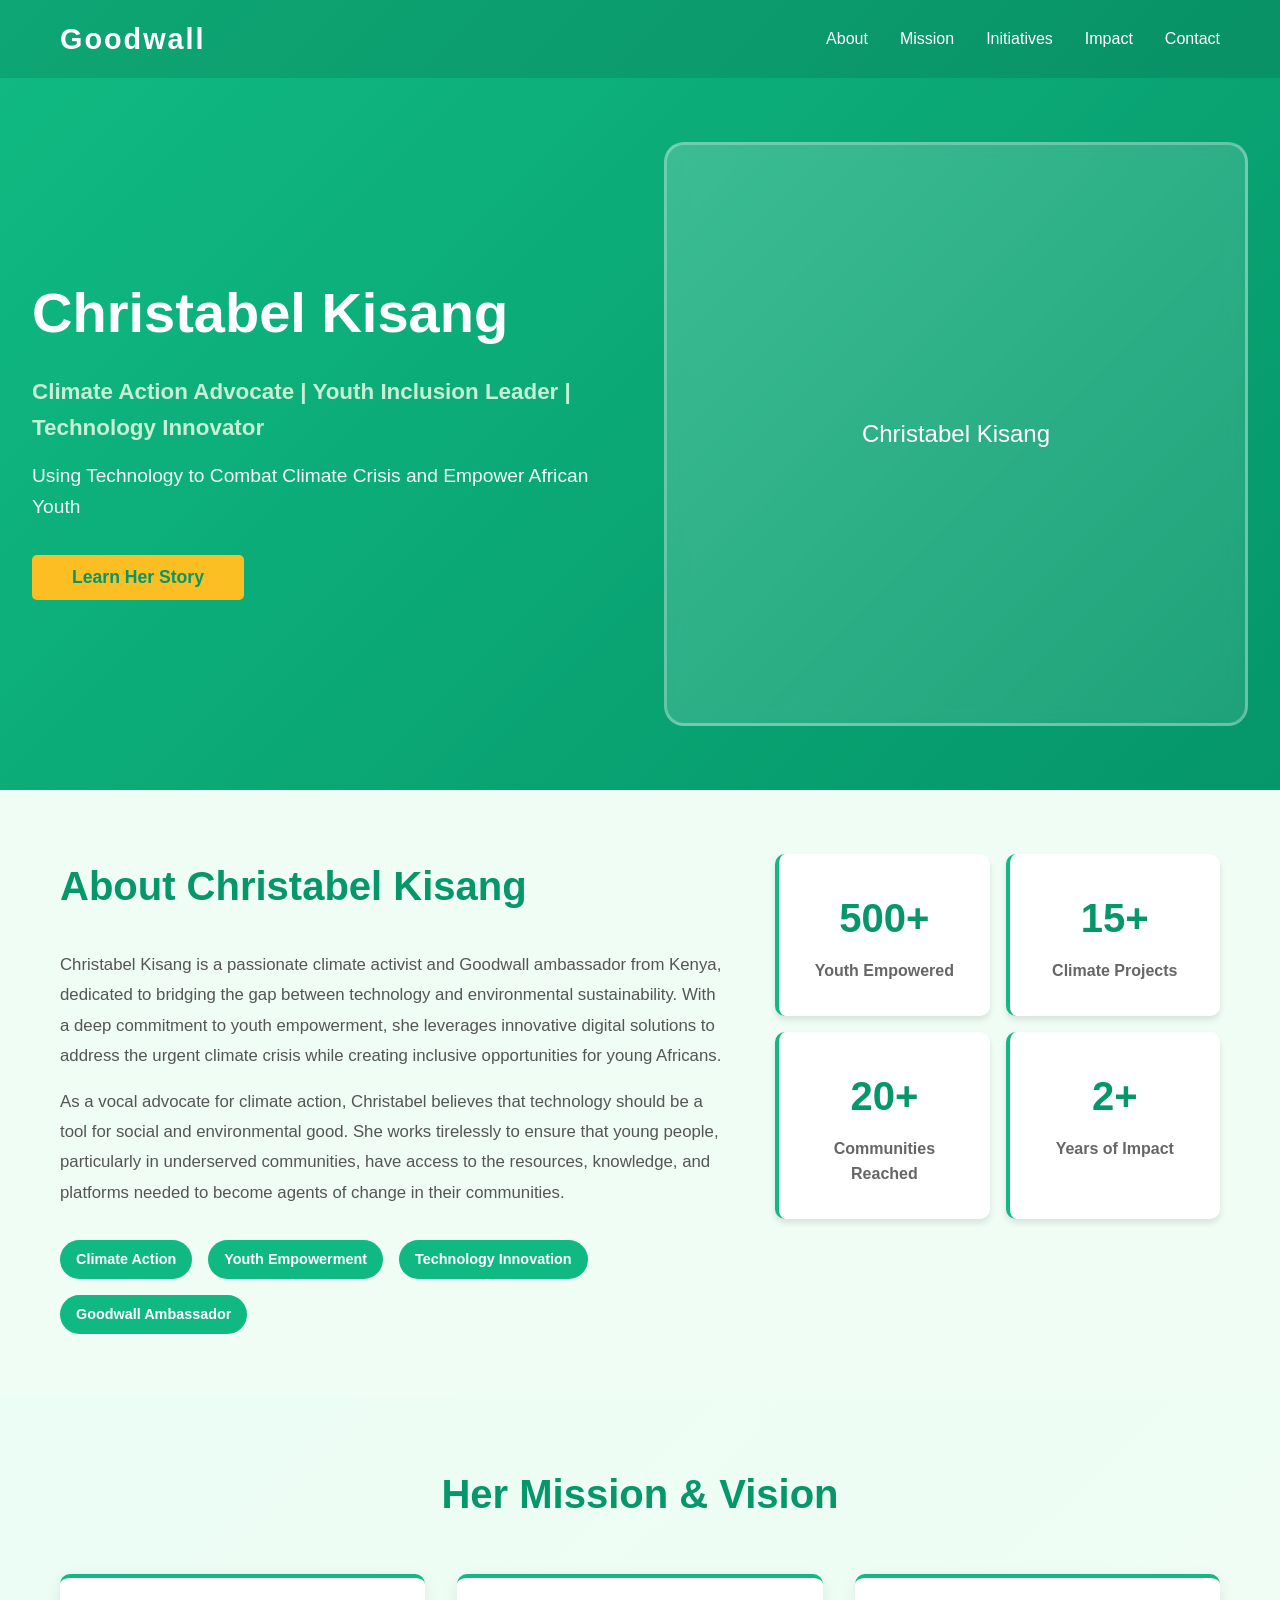
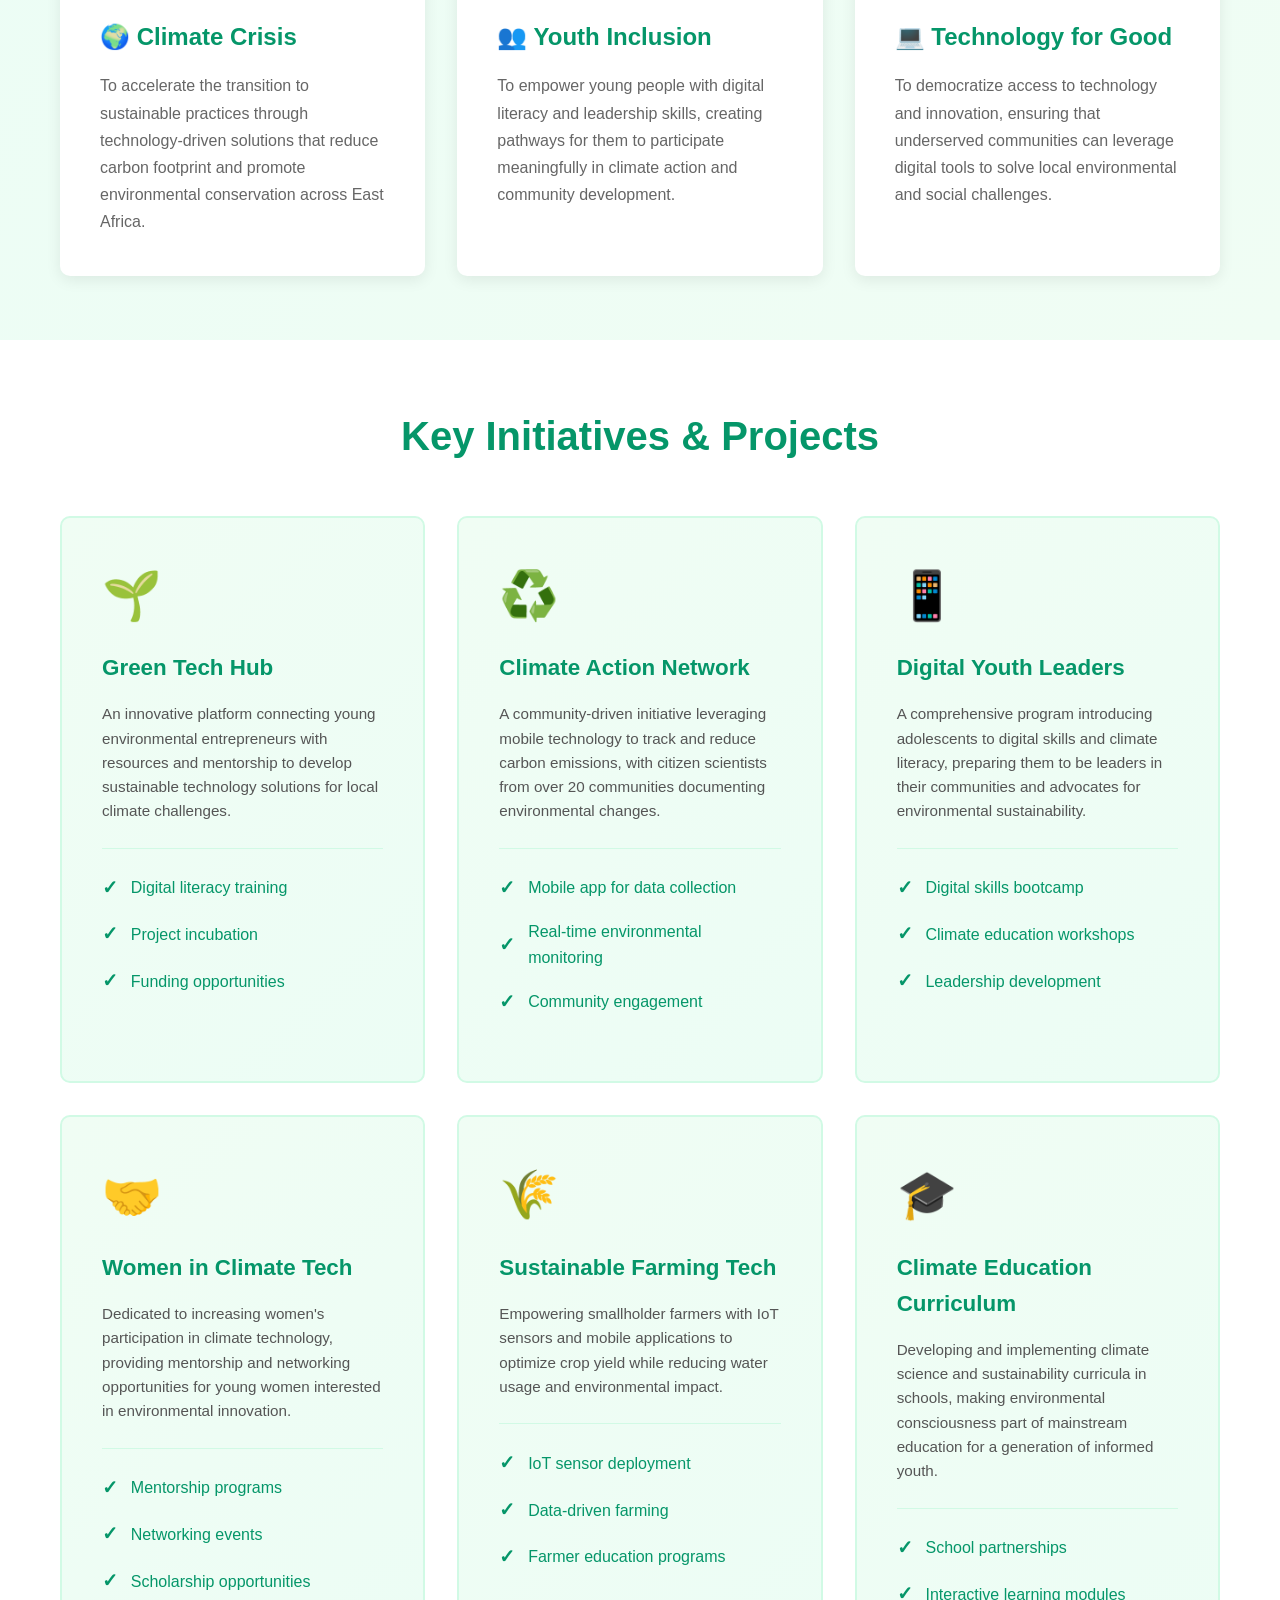
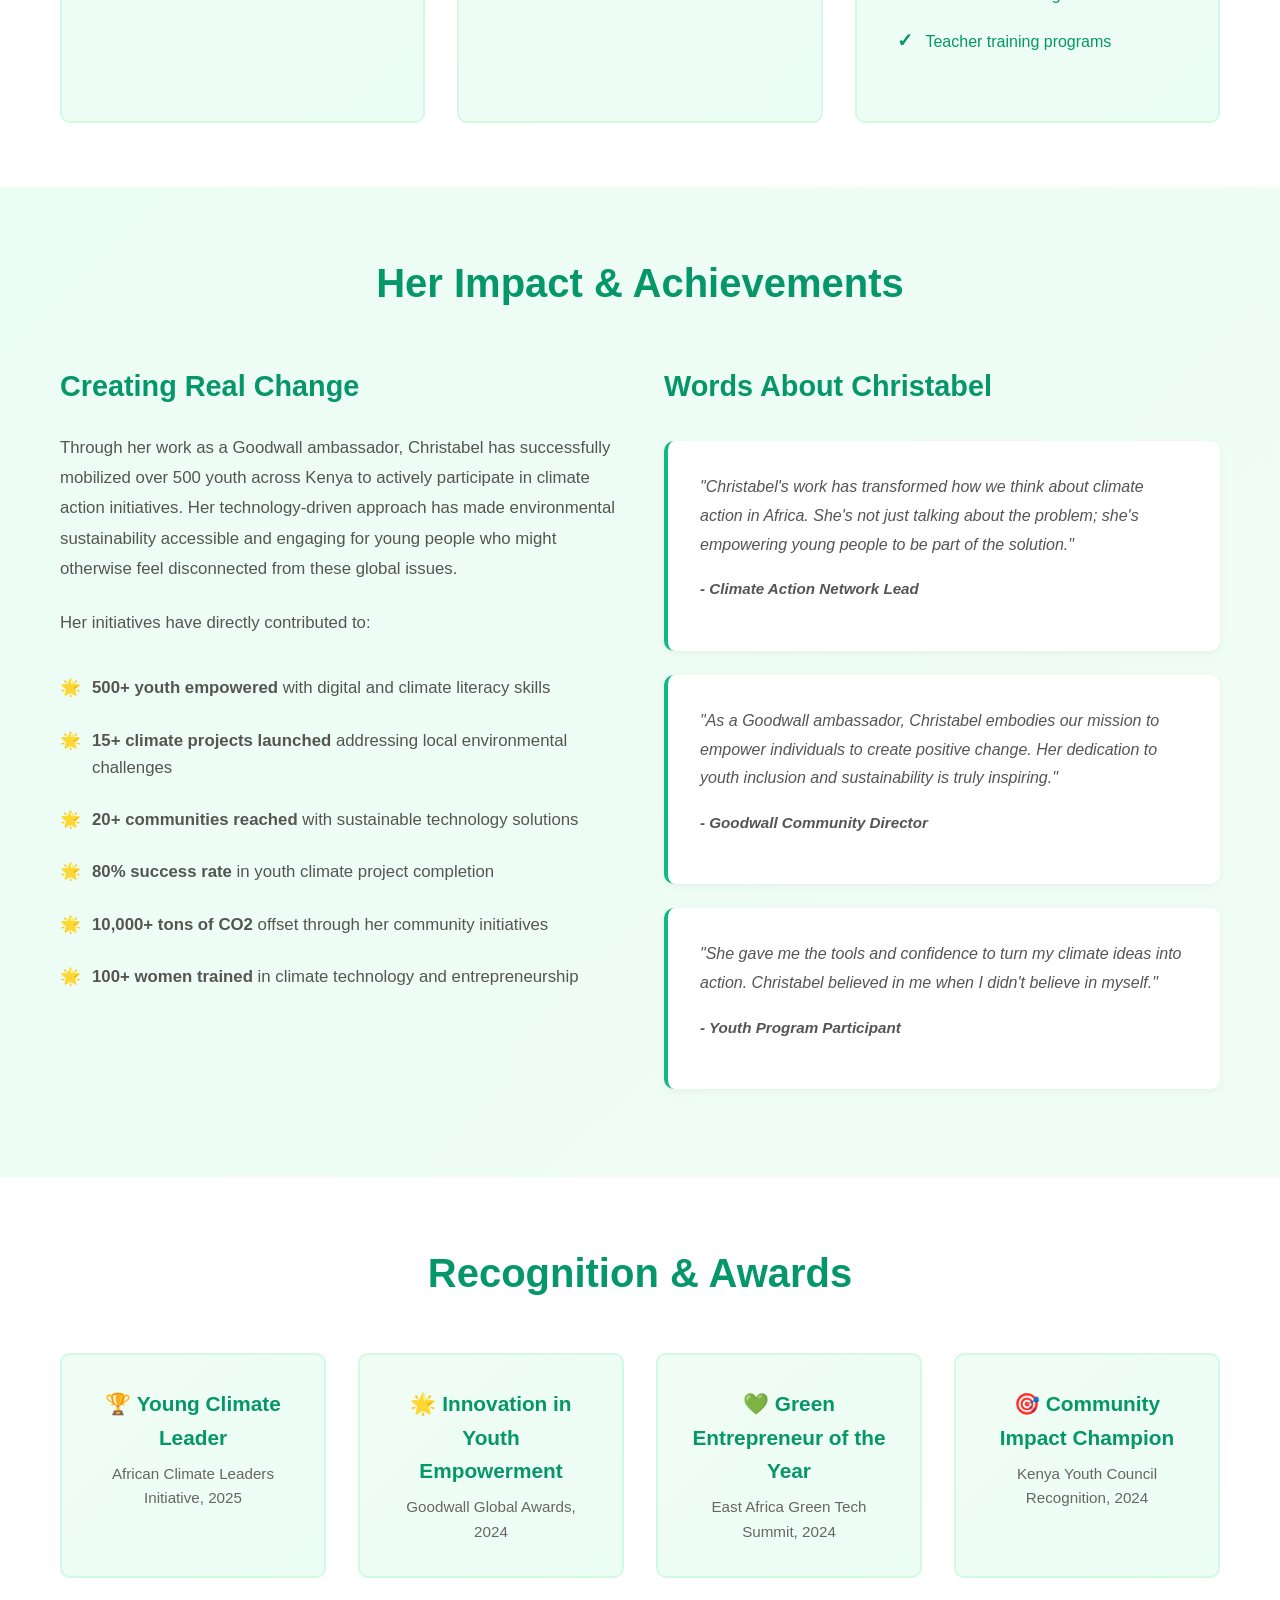
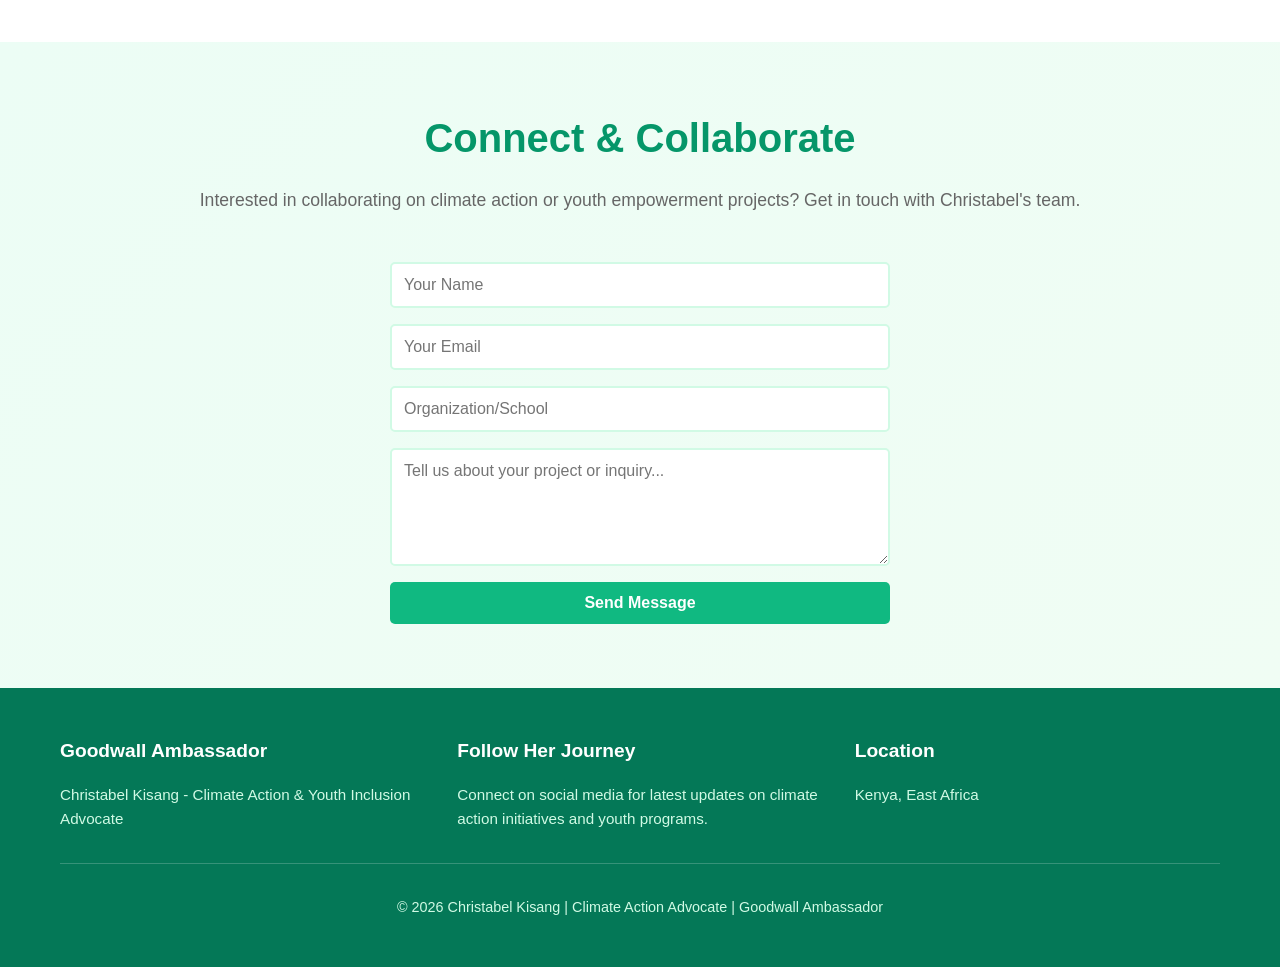
==== Profile/christabel-kisang.html @ e37de992 "Innitial Commit" ====
<!DOCTYPE html>
<html lang="en">
<head>
    <meta charset="UTF-8">
    <meta name="viewport" content="width=device-width, initial-scale=1.0">
    <title>Christabel Kisang - Climate Action & Youth Inclusion Advocate</title>
    <link rel="stylesheet" href="christabel-kisang.css">
</head>
<body>
    <header>
        <nav class="navbar">
            <div class="container">
                <h1 class="logo">Goodwall</h1>
                <ul class="nav-links">
                    <li><a href="#about">About</a></li>
                    <li><a href="#mission">Mission</a></li>
                    <li><a href="#initiatives">Initiatives</a></li>
                    <li><a href="#impact">Impact</a></li>
                    <li><a href="#contact">Contact</a></li>
                </ul>
            </div>
        </nav>
        
        <section class="hero">
            <div class="hero-content">
                <h2>Christabel Kisang</h2>
                <p class="tagline">Climate Action Advocate | Youth Inclusion Leader | Technology Innovator</p>
                <p class="subtitle">Using Technology to Combat Climate Crisis and Empower African Youth</p>
                <button class="cta-button">Learn Her Story</button>
            </div>
            <div class="hero-image">
                <div class="image-placeholder">
                    <span>Christabel Kisang</span>
                </div>
            </div>
        </section>
    </header>

    <main>
        <section id="about" class="about">
            <div class="container">
                <div class="about-content">
                    <div class="about-text">
                        <h2>About Christabel Kisang</h2>
                        <p>Christabel Kisang is a passionate climate activist and Goodwall ambassador from Kenya, dedicated to bridging the gap between technology and environmental sustainability. With a deep commitment to youth empowerment, she leverages innovative digital solutions to address the urgent climate crisis while creating inclusive opportunities for young Africans.</p>
                        <p>As a vocal advocate for climate action, Christabel believes that technology should be a tool for social and environmental good. She works tirelessly to ensure that young people, particularly in underserved communities, have access to the resources, knowledge, and platforms needed to become agents of change in their communities.</p>
                        <div class="badges">
                            <span class="badge">Climate Action</span>
                            <span class="badge">Youth Empowerment</span>
                            <span class="badge">Technology Innovation</span>
                            <span class="badge">Goodwall Ambassador</span>
                        </div>
                    </div>
                    <div class="about-stats">
                        <div class="stat-card">
                            <h3>500+</h3>
                            <p>Youth Empowered</p>
                        </div>
                        <div class="stat-card">
                            <h3>15+</h3>
                            <p>Climate Projects</p>
                        </div>
                        <div class="stat-card">
                            <h3>20+</h3>
                            <p>Communities Reached</p>
                        </div>
                        <div class="stat-card">
                            <h3>2+</h3>
                            <p>Years of Impact</p>
                        </div>
                    </div>
                </div>
            </div>
        </section>

        <section id="mission" class="mission">
            <div class="container">
                <h2>Her Mission & Vision</h2>
                <div class="mission-cards">
                    <div class="mission-card">
                        <h3>🌍 Climate Crisis</h3>
                        <p>To accelerate the transition to sustainable practices through technology-driven solutions that reduce carbon footprint and promote environmental conservation across East Africa.</p>
                    </div>
                    <div class="mission-card">
                        <h3>👥 Youth Inclusion</h3>
                        <p>To empower young people with digital literacy and leadership skills, creating pathways for them to participate meaningfully in climate action and community development.</p>
                    </div>
                    <div class="mission-card">
                        <h3>💻 Technology for Good</h3>
                        <p>To democratize access to technology and innovation, ensuring that underserved communities can leverage digital tools to solve local environmental and social challenges.</p>
                    </div>
                </div>
            </div>
        </section>

        <section id="initiatives" class="initiatives">
            <div class="container">
                <h2>Key Initiatives & Projects</h2>
                <div class="initiatives-grid">
                    <div class="initiative-card">
                        <div class="initiative-icon">🌱</div>
                        <h3>Green Tech Hub</h3>
                        <p>An innovative platform connecting young environmental entrepreneurs with resources and mentorship to develop sustainable technology solutions for local climate challenges.</p>
                        <ul class="initiative-features">
                            <li>Digital literacy training</li>
                            <li>Project incubation</li>
                            <li>Funding opportunities</li>
                        </ul>
                    </div>

                    <div class="initiative-card">
                        <div class="initiative-icon">♻️</div>
                        <h3>Climate Action Network</h3>
                        <p>A community-driven initiative leveraging mobile technology to track and reduce carbon emissions, with citizen scientists from over 20 communities documenting environmental changes.</p>
                        <ul class="initiative-features">
                            <li>Mobile app for data collection</li>
                            <li>Real-time environmental monitoring</li>
                            <li>Community engagement</li>
                        </ul>
                    </div>

                    <div class="initiative-card">
                        <div class="initiative-icon">📱</div>
                        <h3>Digital Youth Leaders</h3>
                        <p>A comprehensive program introducing adolescents to digital skills and climate literacy, preparing them to be leaders in their communities and advocates for environmental sustainability.</p>
                        <ul class="initiative-features">
                            <li>Digital skills bootcamp</li>
                            <li>Climate education workshops</li>
                            <li>Leadership development</li>
                        </ul>
                    </div>

                    <div class="initiative-card">
                        <div class="initiative-icon">🤝</div>
                        <h3>Women in Climate Tech</h3>
                        <p>Dedicated to increasing women's participation in climate technology, providing mentorship and networking opportunities for young women interested in environmental innovation.</p>
                        <ul class="initiative-features">
                            <li>Mentorship programs</li>
                            <li>Networking events</li>
                            <li>Scholarship opportunities</li>
                        </ul>
                    </div>

                    <div class="initiative-card">
                        <div class="initiative-icon">🌾</div>
                        <h3>Sustainable Farming Tech</h3>
                        <p>Empowering smallholder farmers with IoT sensors and mobile applications to optimize crop yield while reducing water usage and environmental impact.</p>
                        <ul class="initiative-features">
                            <li>IoT sensor deployment</li>
                            <li>Data-driven farming</li>
                            <li>Farmer education programs</li>
                        </ul>
                    </div>

                    <div class="initiative-card">
                        <div class="initiative-icon">🎓</div>
                        <h3>Climate Education Curriculum</h3>
                        <p>Developing and implementing climate science and sustainability curricula in schools, making environmental consciousness part of mainstream education for a generation of informed youth.</p>
                        <ul class="initiative-features">
                            <li>School partnerships</li>
                            <li>Interactive learning modules</li>
                            <li>Teacher training programs</li>
                        </ul>
                    </div>
                </div>
            </div>
        </section>

        <section id="impact" class="impact">
            <div class="container">
                <h2>Her Impact & Achievements</h2>
                <div class="impact-content">
                    <div class="impact-text">
                        <h3>Creating Real Change</h3>
                        <p>Through her work as a Goodwall ambassador, Christabel has successfully mobilized over 500 youth across Kenya to actively participate in climate action initiatives. Her technology-driven approach has made environmental sustainability accessible and engaging for young people who might otherwise feel disconnected from these global issues.</p>
                        <p>Her initiatives have directly contributed to:</p>
                        <ul class="impact-list">
                            <li><strong>500+ youth empowered</strong> with digital and climate literacy skills</li>
                            <li><strong>15+ climate projects launched</strong> addressing local environmental challenges</li>
                            <li><strong>20+ communities reached</strong> with sustainable technology solutions</li>
                            <li><strong>80% success rate</strong> in youth climate project completion</li>
                            <li><strong>10,000+ tons of CO2</strong> offset through her community initiatives</li>
                            <li><strong>100+ women trained</strong> in climate technology and entrepreneurship</li>
                        </ul>
                    </div>
                    <div class="testimonials">
                        <h3>Words About Christabel</h3>
                        <div class="testimonial">
                            <p>"Christabel's work has transformed how we think about climate action in Africa. She's not just talking about the problem; she's empowering young people to be part of the solution."</p>
                            <p class="testimonial-author">- Climate Action Network Lead</p>
                        </div>
                        <div class="testimonial">
                            <p>"As a Goodwall ambassador, Christabel embodies our mission to empower individuals to create positive change. Her dedication to youth inclusion and sustainability is truly inspiring."</p>
                            <p class="testimonial-author">- Goodwall Community Director</p>
                        </div>
                        <div class="testimonial">
                            <p>"She gave me the tools and confidence to turn my climate ideas into action. Christabel believed in me when I didn't believe in myself."</p>
                            <p class="testimonial-author">- Youth Program Participant</p>
                        </div>
                    </div>
                </div>
            </div>
        </section>

        <section class="recognition">
            <div class="container">
                <h2>Recognition & Awards</h2>
                <div class="awards-grid">
                    <div class="award">
                        <h4>🏆 Young Climate Leader</h4>
                        <p>African Climate Leaders Initiative, 2025</p>
                    </div>
                    <div class="award">
                        <h4>🌟 Innovation in Youth Empowerment</h4>
                        <p>Goodwall Global Awards, 2024</p>
                    </div>
                    <div class="award">
                        <h4>💚 Green Entrepreneur of the Year</h4>
                        <p>East Africa Green Tech Summit, 2024</p>
                    </div>
                    <div class="award">
                        <h4>🎯 Community Impact Champion</h4>
                        <p>Kenya Youth Council Recognition, 2024</p>
                    </div>
                </div>
            </div>
        </section>

        <section id="contact" class="contact">
            <div class="container">
                <h2>Connect & Collaborate</h2>
                <p>Interested in collaborating on climate action or youth empowerment projects? Get in touch with Christabel's team.</p>
                <form class="contact-form">
                    <input type="text" placeholder="Your Name" required>
                    <input type="email" placeholder="Your Email" required>
                    <input type="text" placeholder="Organization/School" required>
                    <textarea placeholder="Tell us about your project or inquiry..." rows="5" required></textarea>
                    <button type="submit" class="submit-button">Send Message</button>
                </form>
            </div>
        </section>
    </main>

    <footer>
        <div class="container">
            <div class="footer-content">
                <div class="footer-section">
                    <h4>Goodwall Ambassador</h4>
                    <p>Christabel Kisang - Climate Action & Youth Inclusion Advocate</p>
                </div>
                <div class="footer-section">
                    <h4>Follow Her Journey</h4>
                    <p>Connect on social media for latest updates on climate action initiatives and youth programs.</p>
                </div>
                <div class="footer-section">
                    <h4>Location</h4>
                    <p>Kenya, East Africa</p>
                </div>
            </div>
            <hr>
            <p class="footer-bottom">&copy; 2026 Christabel Kisang | Climate Action Advocate | Goodwall Ambassador</p>
        </div>
    </footer>
</body>
</html>
---- Profile/christabel-kisang.css ----
* {
    margin: 0;
    padding: 0;
    box-sizing: border-box;
}

body {
    font-family: 'Segoe UI', Tahoma, Geneva, Verdana, sans-serif;
    line-height: 1.6;
    color: #333;
}

.container {
    max-width: 1200px;
    margin: 0 auto;
    padding: 0 20px;
}

/* Header and Navigation */
header {
    background: linear-gradient(135deg, #10b981 0%, #059669 100%);
    color: white;
}

.navbar {
    display: flex;
    justify-content: space-between;
    align-items: center;
    padding: 1rem 0;
    background-color: rgba(0, 0, 0, 0.1);
}

.navbar .container {
    display: flex;
    justify-content: space-between;
    align-items: center;
    width: 100%;
}

.logo {
    font-size: 1.8rem;
    font-weight: bold;
    letter-spacing: 2px;
}

.nav-links {
    display: flex;
    list-style: none;
    gap: 2rem;
}

.nav-links a {
    color: white;
    text-decoration: none;
    font-weight: 500;
    transition: opacity 0.3s ease;
}

.nav-links a:hover {
    opacity: 0.8;
    text-decoration: underline;
}

/* Hero Section */
.hero {
    display: grid;
    grid-template-columns: 1fr 1fr;
    gap: 3rem;
    align-items: center;
    padding: 4rem 2rem;
    background: linear-gradient(135deg, #10b981 0%, #059669 100%);
    color: white;
}

.hero-content h2 {
    font-size: 3.5rem;
    margin-bottom: 1rem;
    animation: fadeInLeft 0.8s ease;
    font-weight: 700;
}

.tagline {
    font-size: 1.4rem;
    margin-bottom: 1rem;
    color: #c8f0d4;
    font-weight: 600;
}

.subtitle {
    font-size: 1.2rem;
    margin-bottom: 2rem;
    opacity: 0.95;
    line-height: 1.6;
    animation: fadeInUp 0.8s ease;
}

.cta-button {
    padding: 12px 40px;
    font-size: 1.1rem;
    background-color: #fbbf24;
    color: #059669;
    border: none;
    border-radius: 5px;
    cursor: pointer;
    transition: all 0.3s ease;
    font-weight: bold;
    display: inline-block;
}

.cta-button:hover {
    background-color: #f59e0b;
    transform: translateY(-3px);
    box-shadow: 0 10px 20px rgba(0, 0, 0, 0.2);
}

/* Hero Image */
.hero-image {
    display: flex;
    justify-content: center;
    align-items: center;
}

.image-placeholder {
    width: 100%;
    aspect-ratio: 1;
    background: linear-gradient(135deg, rgba(255, 255, 255, 0.2), rgba(255, 255, 255, 0.1));
    border-radius: 20px;
    display: flex;
    align-items: center;
    justify-content: center;
    font-size: 1.5rem;
    border: 3px solid rgba(255, 255, 255, 0.3);
    backdrop-filter: blur(10px);
}

/* About Section */
.about {
    padding: 4rem 2rem;
    background-color: #f0fdf4;
}

.about-content {
    display: grid;
    grid-template-columns: 1.5fr 1fr;
    gap: 3rem;
    align-items: start;
}

.about-text h2 {
    font-size: 2.5rem;
    margin-bottom: 2rem;
    color: #059669;
}

.about-text p {
    font-size: 1.05rem;
    margin-bottom: 1rem;
    line-height: 1.8;
    color: #555;
}

.badges {
    display: flex;
    flex-wrap: wrap;
    gap: 1rem;
    margin-top: 2rem;
}

.badge {
    background-color: #10b981;
    color: white;
    padding: 0.5rem 1rem;
    border-radius: 20px;
    font-size: 0.9rem;
    font-weight: 600;
}

/* Stats Cards */
.about-stats {
    display: grid;
    grid-template-columns: 1fr 1fr;
    gap: 1rem;
}

.stat-card {
    background: white;
    padding: 2rem;
    border-radius: 10px;
    text-align: center;
    box-shadow: 0 4px 6px rgba(0, 0, 0, 0.1);
    border-left: 4px solid #10b981;
}

.stat-card h3 {
    font-size: 2.5rem;
    color: #059669;
    margin-bottom: 0.5rem;
    font-weight: 700;
}

.stat-card p {
    font-size: 1rem;
    color: #666;
    font-weight: 600;
}

/* Mission Section */
.mission {
    padding: 4rem 2rem;
    background: linear-gradient(135deg, #ecfdf5 0%, #f0fdf4 100%);
}

.mission h2 {
    font-size: 2.5rem;
    text-align: center;
    margin-bottom: 3rem;
    color: #059669;
}

.mission-cards {
    display: grid;
    grid-template-columns: repeat(auto-fit, minmax(300px, 1fr));
    gap: 2rem;
}

.mission-card {
    background: white;
    padding: 2.5rem;
    border-radius: 10px;
    box-shadow: 0 4px 15px rgba(0, 0, 0, 0.08);
    transition: all 0.3s ease;
    border-top: 4px solid #10b981;
}

.mission-card:hover {
    transform: translateY(-8px);
    box-shadow: 0 8px 25px rgba(16, 185, 129, 0.2);
}

.mission-card h3 {
    font-size: 1.5rem;
    color: #059669;
    margin-bottom: 1rem;
}

.mission-card p {
    color: #666;
    line-height: 1.7;
    font-size: 1rem;
}

/* Initiatives Section */
.initiatives {
    padding: 4rem 2rem;
    background-color: white;
}

.initiatives h2 {
    font-size: 2.5rem;
    text-align: center;
    margin-bottom: 3rem;
    color: #059669;
}

.initiatives-grid {
    display: grid;
    grid-template-columns: repeat(auto-fit, minmax(320px, 1fr));
    gap: 2rem;
}

.initiative-card {
    background: linear-gradient(135deg, #f0fdf4 0%, #ecfdf5 100%);
    padding: 2.5rem;
    border-radius: 10px;
    border: 2px solid #d1fae5;
    transition: all 0.3s ease;
}

.initiative-card:hover {
    transform: translateY(-10px);
    box-shadow: 0 10px 30px rgba(16, 185, 129, 0.15);
    border-color: #10b981;
}

.initiative-icon {
    font-size: 3rem;
    margin-bottom: 1rem;
    display: block;
}

.initiative-card h3 {
    font-size: 1.4rem;
    color: #059669;
    margin-bottom: 1rem;
    font-weight: 700;
}

.initiative-card p {
    color: #555;
    margin-bottom: 1.5rem;
    line-height: 1.6;
    font-size: 0.95rem;
}

.initiative-features {
    list-style: none;
    padding: 1rem 0;
    border-top: 1px solid #d1fae5;
}

.initiative-features li {
    padding: 0.5rem 0;
    color: #059669;
    font-weight: 500;
    display: flex;
    align-items: center;
}

.initiative-features li:before {
    content: "✓";
    margin-right: 0.8rem;
    font-weight: bold;
    font-size: 1.2rem;
}

/* Impact Section */
.impact {
    padding: 4rem 2rem;
    background: linear-gradient(135deg, #ecfdf5 0%, #f0fdf4 100%);
}

.impact h2 {
    font-size: 2.5rem;
    text-align: center;
    margin-bottom: 3rem;
    color: #059669;
}

.impact-content {
    display: grid;
    grid-template-columns: 1fr 1fr;
    gap: 3rem;
}

.impact-text h3 {
    font-size: 1.8rem;
    color: #059669;
    margin-bottom: 1.5rem;
}

.impact-text p {
    color: #555;
    margin-bottom: 1.5rem;
    line-height: 1.8;
    font-size: 1.05rem;
}

.impact-list {
    list-style: none;
    padding-left: 0;
}

.impact-list li {
    padding: 0.8rem 0;
    padding-left: 2rem;
    color: #555;
    position: relative;
    font-size: 1.05rem;
    line-height: 1.6;
}

.impact-list li:before {
    content: "🌟";
    position: absolute;
    left: 0;
}

/* Testimonials */
.testimonials h3 {
    font-size: 1.8rem;
    color: #059669;
    margin-bottom: 2rem;
}

.testimonial {
    background: white;
    padding: 2rem;
    border-radius: 10px;
    margin-bottom: 1.5rem;
    border-left: 4px solid #10b981;
    box-shadow: 0 2px 8px rgba(0, 0, 0, 0.05);
}

.testimonial p {
    color: #555;
    line-height: 1.8;
    font-style: italic;
    margin-bottom: 1rem;
}

.testimonial-author {
    font-style: normal;
    font-weight: 600;
    color: #059669;
    font-size: 0.95rem;
    margin: 0;
}

/* Recognition Section */
.recognition {
    padding: 4rem 2rem;
    background-color: white;
}

.recognition h2 {
    font-size: 2.5rem;
    text-align: center;
    margin-bottom: 3rem;
    color: #059669;
}

.awards-grid {
    display: grid;
    grid-template-columns: repeat(auto-fit, minmax(250px, 1fr));
    gap: 2rem;
}

.award {
    background: linear-gradient(135deg, #f0fdf4 0%, #ecfdf5 100%);
    padding: 2rem;
    border-radius: 10px;
    text-align: center;
    border: 2px solid #d1fae5;
    transition: all 0.3s ease;
}

.award:hover {
    transform: translateY(-5px);
    border-color: #10b981;
    box-shadow: 0 8px 20px rgba(16, 185, 129, 0.15);
}

.award h4 {
    font-size: 1.3rem;
    color: #059669;
    margin-bottom: 0.5rem;
}

.award p {
    color: #666;
    font-size: 0.95rem;
}

/* Contact Section */
.contact {
    padding: 4rem 2rem;
    background: linear-gradient(135deg, #ecfdf5 0%, #f0fdf4 100%);
    text-align: center;
}

.contact h2 {
    font-size: 2.5rem;
    margin-bottom: 1rem;
    color: #059669;
}

.contact > .container > p {
    font-size: 1.1rem;
    margin-bottom: 3rem;
    color: #666;
}

.contact-form {
    display: flex;
    flex-direction: column;
    max-width: 500px;
    margin: 0 auto;
    gap: 1rem;
}

.contact-form input,
.contact-form textarea {
    padding: 12px;
    font-size: 1rem;
    border: 2px solid #d1fae5;
    border-radius: 5px;
    font-family: inherit;
    transition: border-color 0.3s ease;
}

.contact-form input:focus,
.contact-form textarea:focus {
    outline: none;
    border-color: #10b981;
    box-shadow: 0 0 8px rgba(16, 185, 129, 0.2);
}

.submit-button {
    padding: 12px 30px;
    font-size: 1rem;
    background-color: #10b981;
    color: white;
    border: none;
    border-radius: 5px;
    cursor: pointer;
    transition: all 0.3s ease;
    font-weight: bold;
}

.submit-button:hover {
    background-color: #059669;
    transform: translateY(-2px);
    box-shadow: 0 5px 15px rgba(16, 185, 129, 0.4);
}

/* Footer */
footer {
    background-color: #047857;
    color: white;
    padding: 3rem 2rem;
}

.footer-content {
    display: grid;
    grid-template-columns: repeat(auto-fit, minmax(250px, 1fr));
    gap: 2rem;
    margin-bottom: 2rem;
}

.footer-section h4 {
    font-size: 1.2rem;
    margin-bottom: 1rem;
    font-weight: 700;
}

.footer-section p {
    color: #d1fae5;
    font-size: 0.95rem;
    line-height: 1.6;
}

footer hr {
    border: none;
    border-top: 1px solid rgba(255, 255, 255, 0.2);
    margin-bottom: 2rem;
}

.footer-bottom {
    text-align: center;
    color: #d1fae5;
    font-size: 0.9rem;
}

/* Animations */
@keyframes fadeInLeft {
    from {
        opacity: 0;
        transform: translateX(-30px);
    }
    to {
        opacity: 1;
        transform: translateX(0);
    }
}

@keyframes fadeInUp {
    from {
        opacity: 0;
        transform: translateY(30px);
    }
    to {
        opacity: 1;
        transform: translateY(0);
    }
}

/* Responsive Design */
@media (max-width: 768px) {
    .hero {
        grid-template-columns: 1fr;
    }

    .hero-content h2 {
        font-size: 2.2rem;
    }

    .about-content {
        grid-template-columns: 1fr;
    }

    .impact-content {
        grid-template-columns: 1fr;
    }

    .nav-links {
        gap: 1rem;
        flex-direction: column;
        font-size: 0.9rem;
    }

    .initiatives-grid,
    .mission-cards,
    .awards-grid {
        grid-template-columns: 1fr;
    }

    h2 {
        font-size: 2rem;
    }

    .stat-card {
        padding: 1.5rem;
    }
}

@media (max-width: 480px) {
    .hero-content h2 {
        font-size: 1.8rem;
    }

    .tagline {
        font-size: 1rem;
    }

    .about-stats {
        grid-template-columns: 1fr;
    }

    .cta-button {
        padding: 10px 25px;
        font-size: 0.95rem;
    }

    .nav-links {
        flex-direction: column;
        gap: 0.5rem;
    }
}
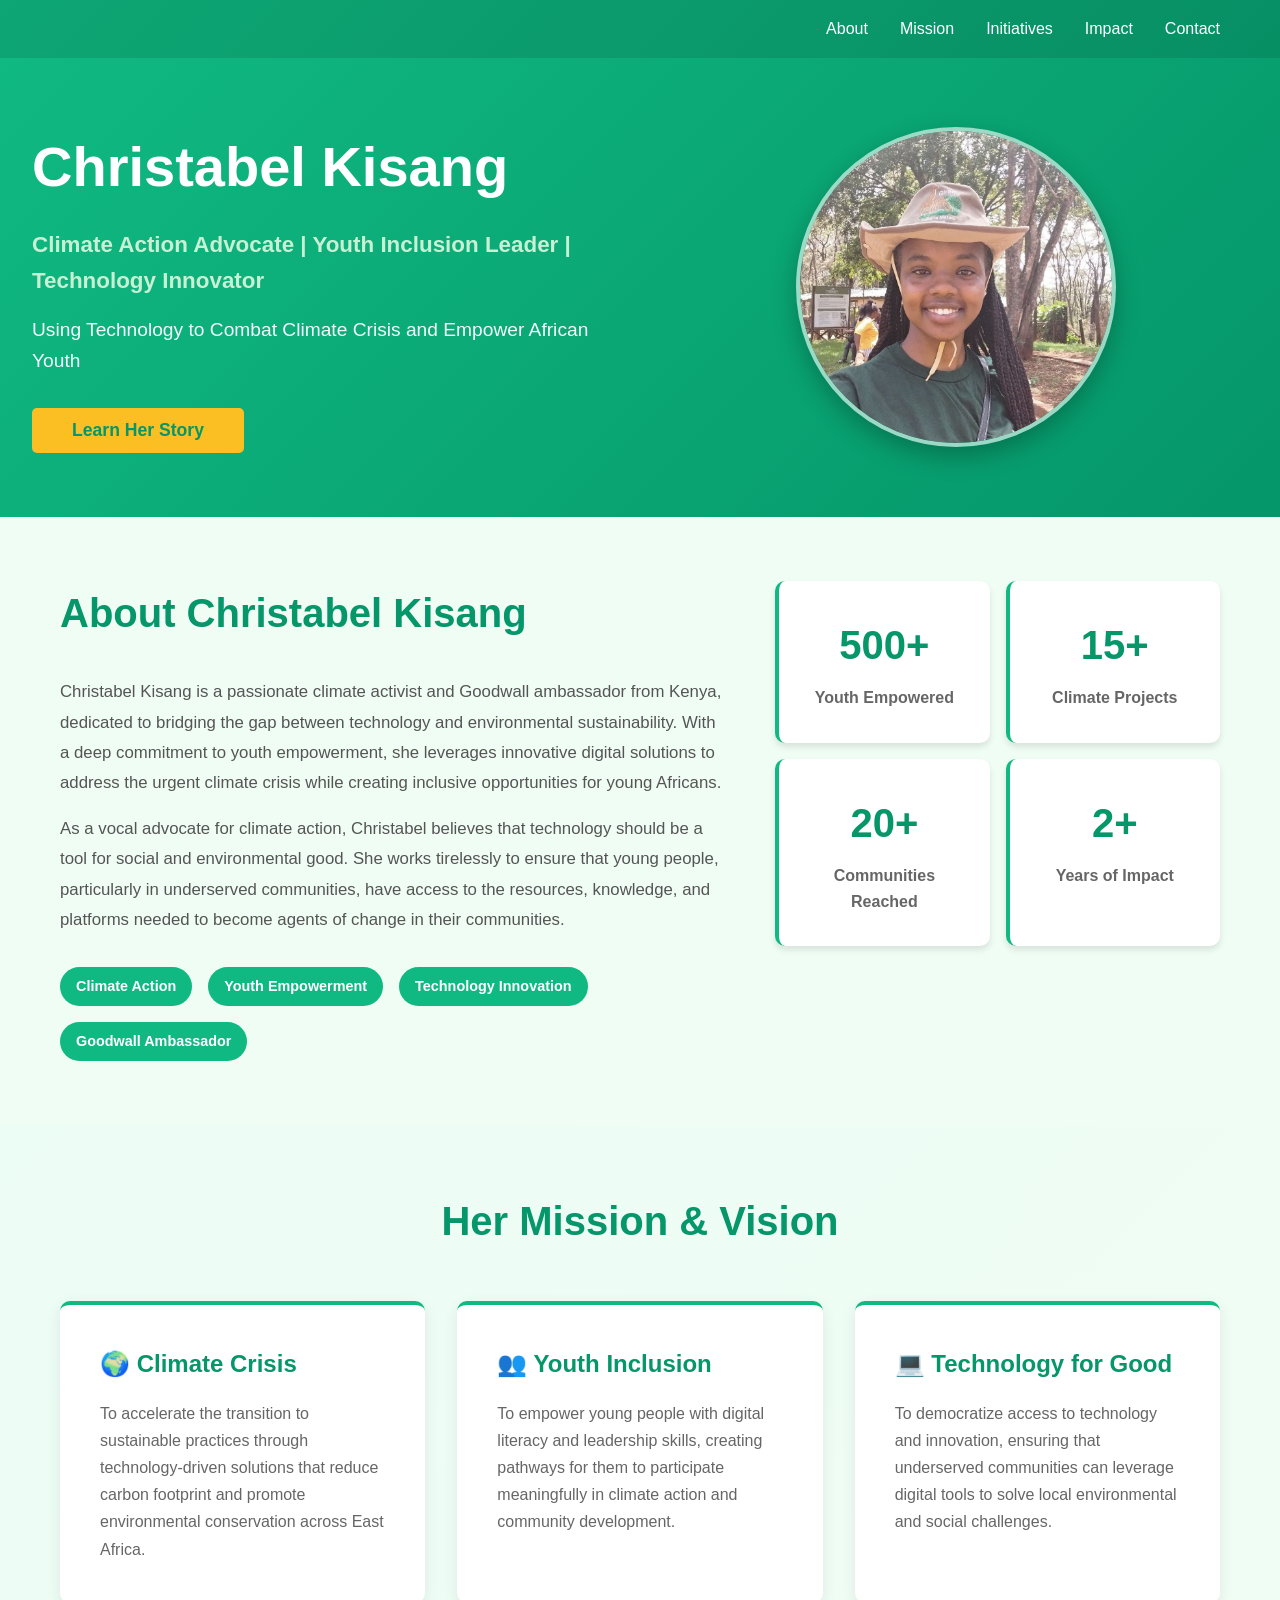
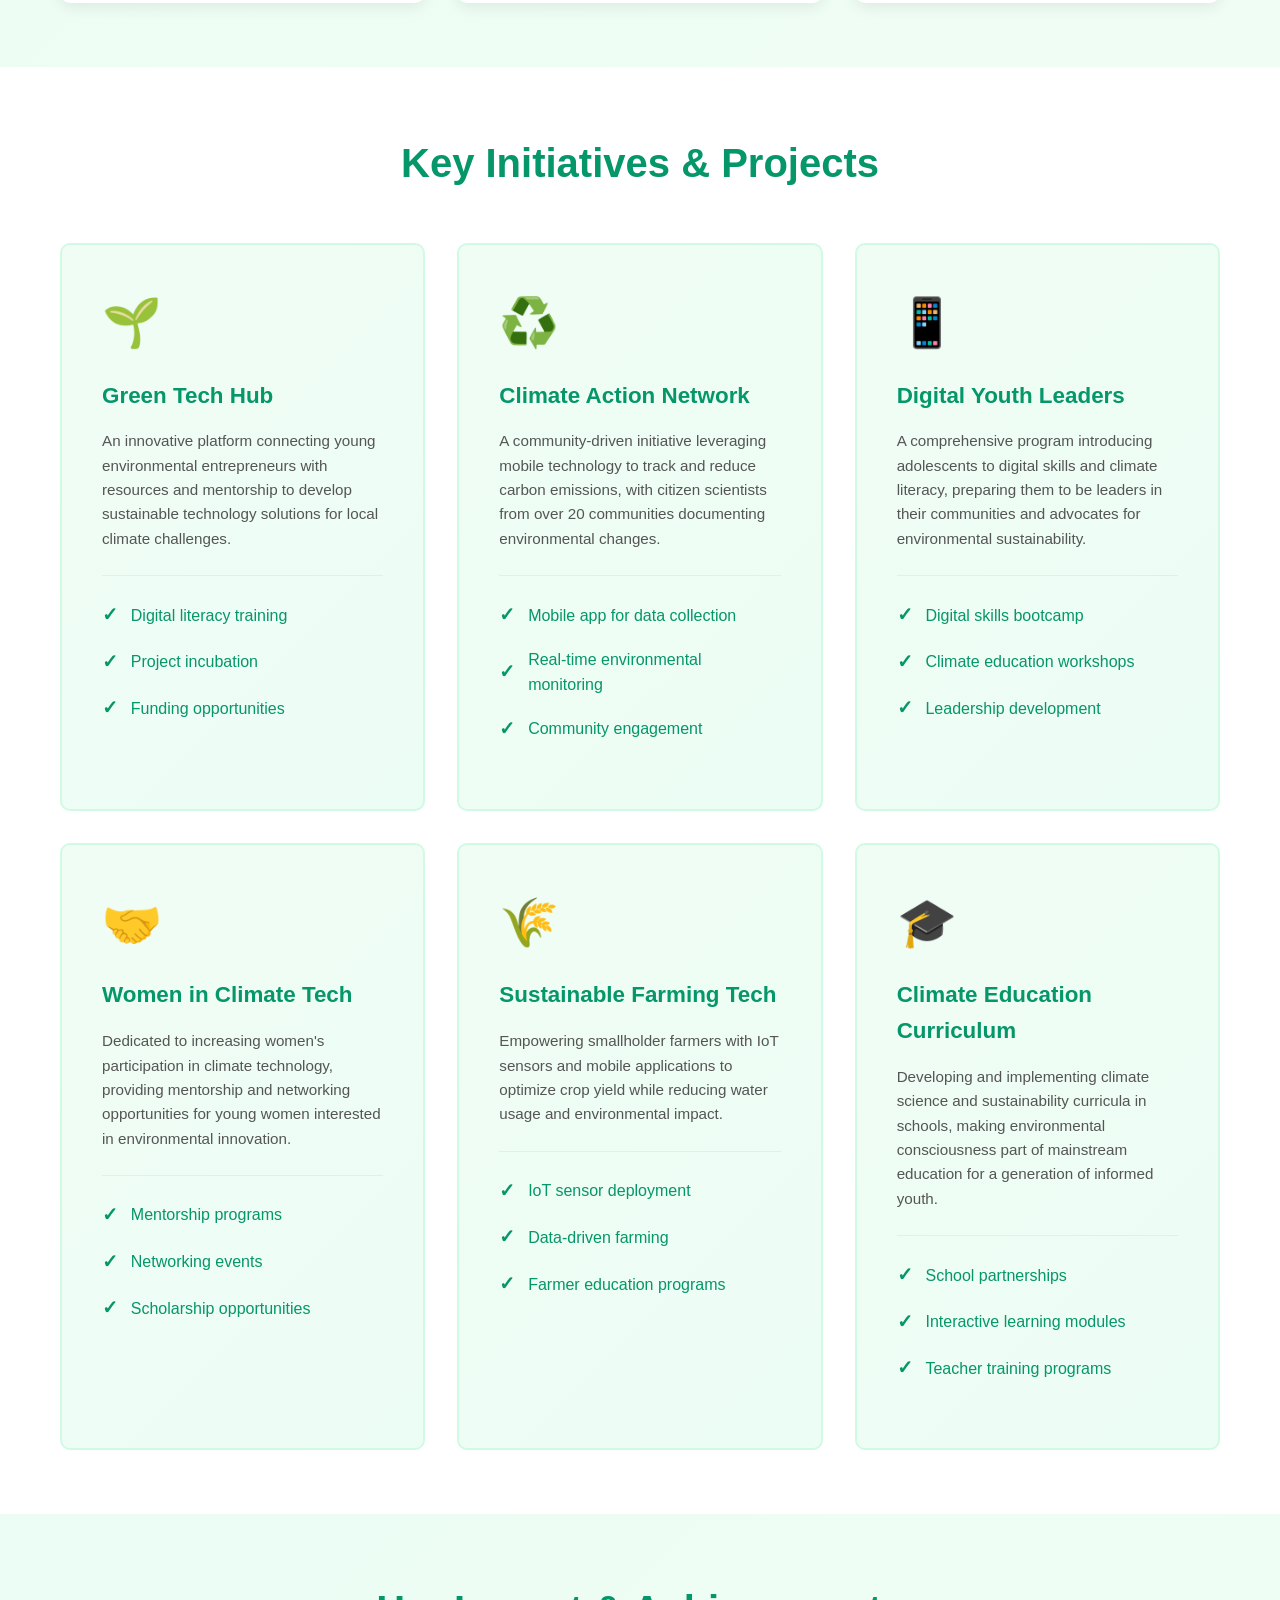
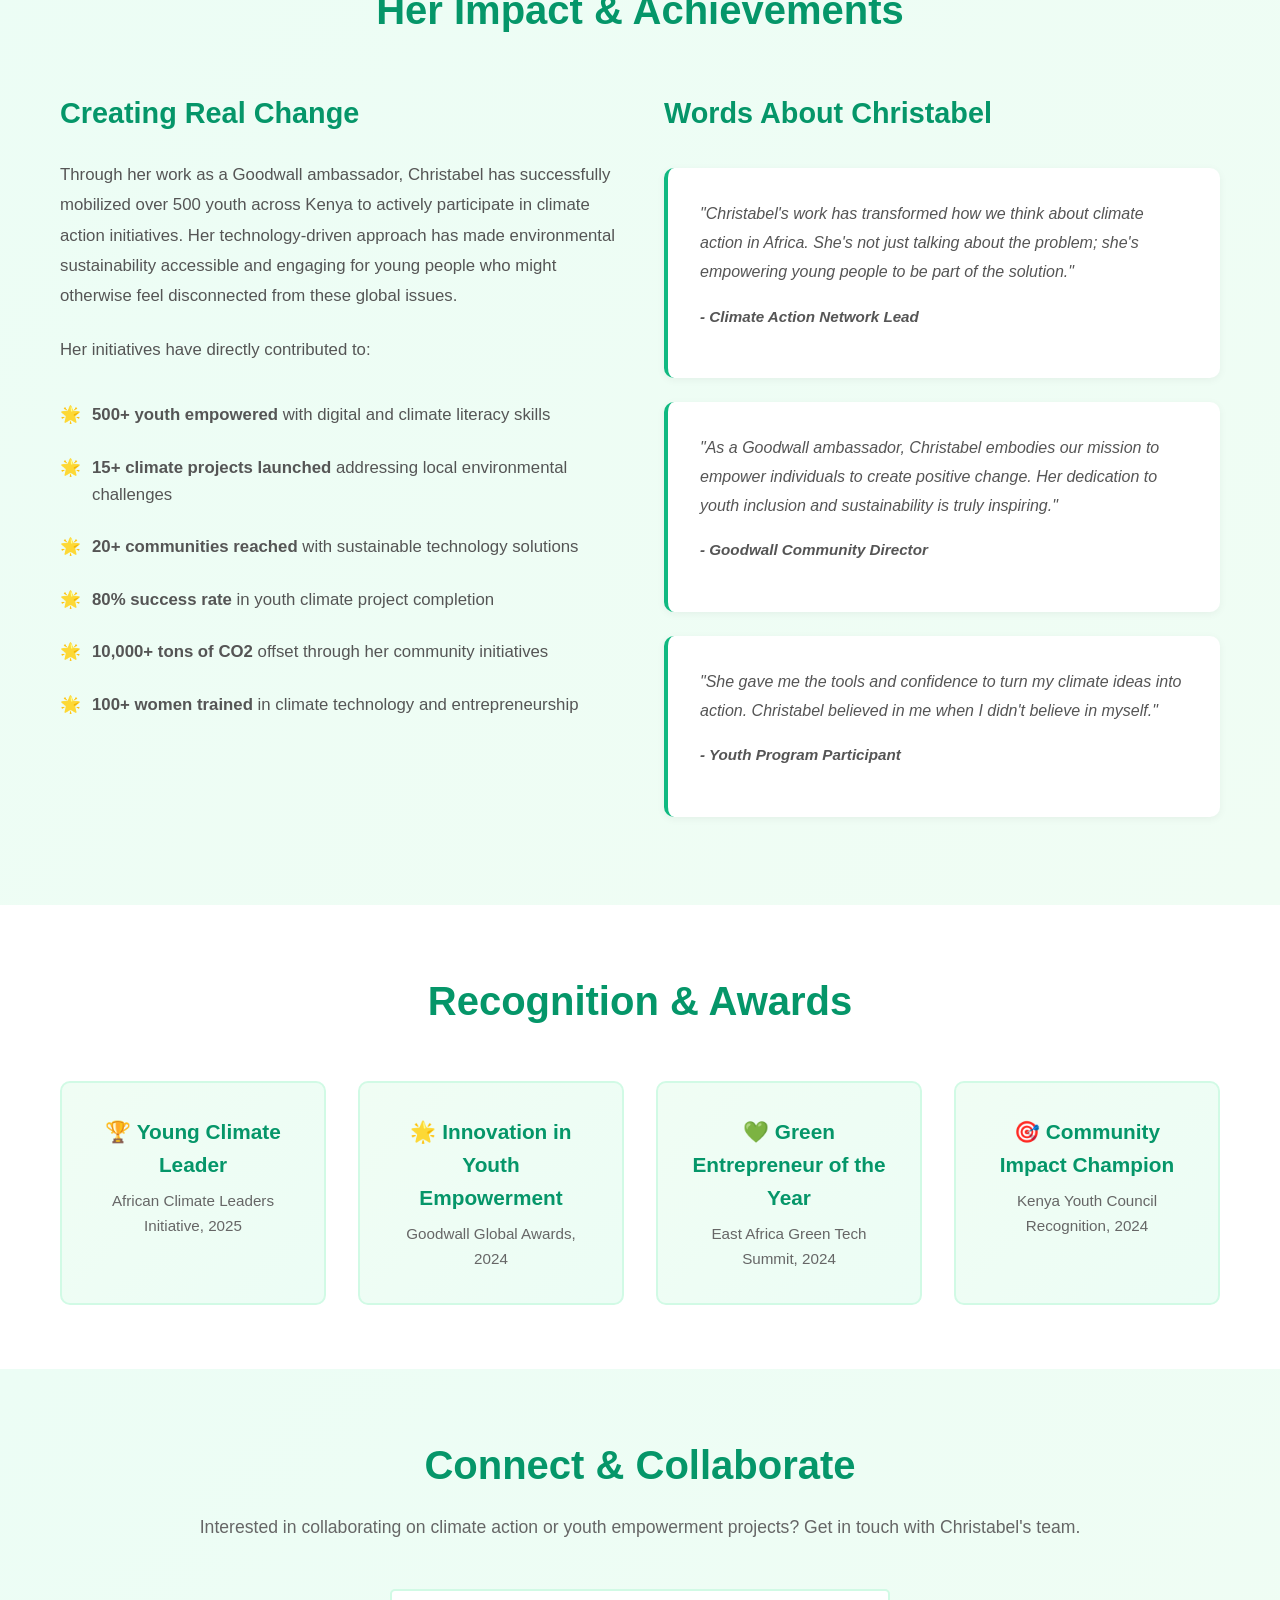
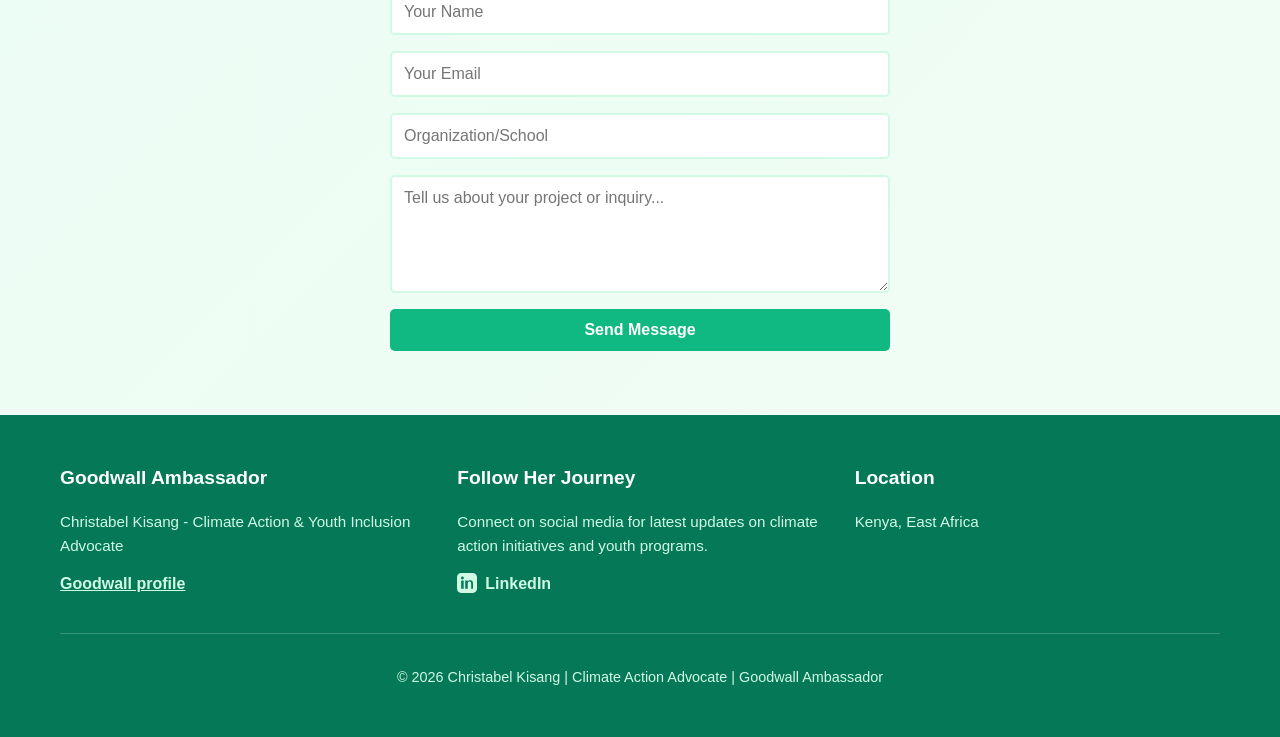
==== commit ee108822: "Profile picture added and link to Goodwall and LinkedIn profiles included in the footer." ====
--- a/Profile/christabel-kisang.html
+++ b/Profile/christabel-kisang.html
@@ -10,7 +10,7 @@
     <header>
         <nav class="navbar">
             <div class="container">
-                <h1 class="logo">Goodwall</h1>
+                <h1 class="logo"></h1>
                 <ul class="nav-links">
                     <li><a href="#about">About</a></li>
                     <li><a href="#mission">Mission</a></li>
@@ -29,9 +29,7 @@
                 <button class="cta-button">Learn Her Story</button>
             </div>
             <div class="hero-image">
-                <div class="image-placeholder">
-                    <span>Christabel Kisang</span>
-                </div>
+                <img src="Profile.jpg" alt="Christabel Kisang" class="profile-headshot" />
             </div>
         </section>
     </header>
@@ -247,10 +245,17 @@
                 <div class="footer-section">
                     <h4>Goodwall Ambassador</h4>
                     <p>Christabel Kisang - Climate Action & Youth Inclusion Advocate</p>
+                    <a class="footer-link" href="https://www.goodwall.io/christabel-kisang-90d8?lang=en" target="_blank" rel="noopener noreferrer">Goodwall profile</a>
                 </div>
                 <div class="footer-section">
                     <h4>Follow Her Journey</h4>
                     <p>Connect on social media for latest updates on climate action initiatives and youth programs.</p>
+                    <a class="social-link" href="https://www.linkedin.com/in/kristabelk/" target="_blank" rel="noopener noreferrer">
+                        <svg viewBox="0 0 24 24" aria-hidden="true" focusable="false" xmlns="http://www.w3.org/2000/svg">
+                            <path d="M19 0h-14c-2.761 0-5 2.239-5 5v14c0 2.761 2.239 5 5 5h14c2.761 0 5-2.239 5-5v-14c0-2.761-2.239-5-5-5zm-11 19h-3v-10h3v10zm-1.5-11.268c-.966 0-1.75-.784-1.75-1.75s.784-1.75 1.75-1.75 1.75.784 1.75 1.75-.784 1.75-1.75 1.75zm13.5 11.268h-3v-5.5c0-1.379-.028-3.152-1.918-3.152-1.919 0-2.212 1.497-2.212 3.043v5.609h-3v-10h2.879v1.367h.041c.401-.759 1.377-1.558 2.835-1.558 3.03 0 3.586 1.996 3.586 4.59v5.601z"/>
+                        </svg>
+                        <span>LinkedIn</span>
+                    </a>
                 </div>
                 <div class="footer-section">
                     <h4>Location</h4>
--- a/Profile/christabel-kisang.css
+++ b/Profile/christabel-kisang.css
@@ -131,6 +131,26 @@
     font-size: 1.5rem;
     border: 3px solid rgba(255, 255, 255, 0.3);
     backdrop-filter: blur(10px);
+}
+
+.profile-headshot {
+    width: min(320px, 100%);
+    aspect-ratio: 1;
+    object-fit: cover;
+    border-radius: 50%;
+    border: 4px solid rgba(255, 255, 255, 0.6);
+    box-shadow: 0 10px 25px rgba(0, 0, 0, 0.25);
+}
+
+@media (max-width: 768px) {
+    .hero {
+        grid-template-columns: 1fr;
+        text-align: center;
+    }
+
+    .hero-image {
+        margin-top: 2rem;
+    }
 }
 
 /* About Section */
@@ -545,6 +565,40 @@
     margin-bottom: 2rem;
 }
 
+.social-link {
+    display: inline-flex;
+    align-items: center;
+    gap: 0.5rem;
+    color: #d1fae5;
+    text-decoration: none;
+    font-weight: 600;
+    margin-top: 0.75rem;
+    transition: color 0.2s ease;
+}
+
+.social-link svg {
+    width: 20px;
+    height: 20px;
+    fill: currentColor;
+}
+
+.social-link:hover {
+    color: #a7f3d0;
+}
+
+.footer-link {
+    display: inline-block;
+    margin-top: 0.75rem;
+    color: #d1fae5;
+    text-decoration: underline;
+    font-weight: 600;
+    transition: color 0.2s ease;
+}
+
+.footer-link:hover {
+    color: #a7f3d0;
+}
+
 .footer-bottom {
     text-align: center;
     color: #d1fae5;
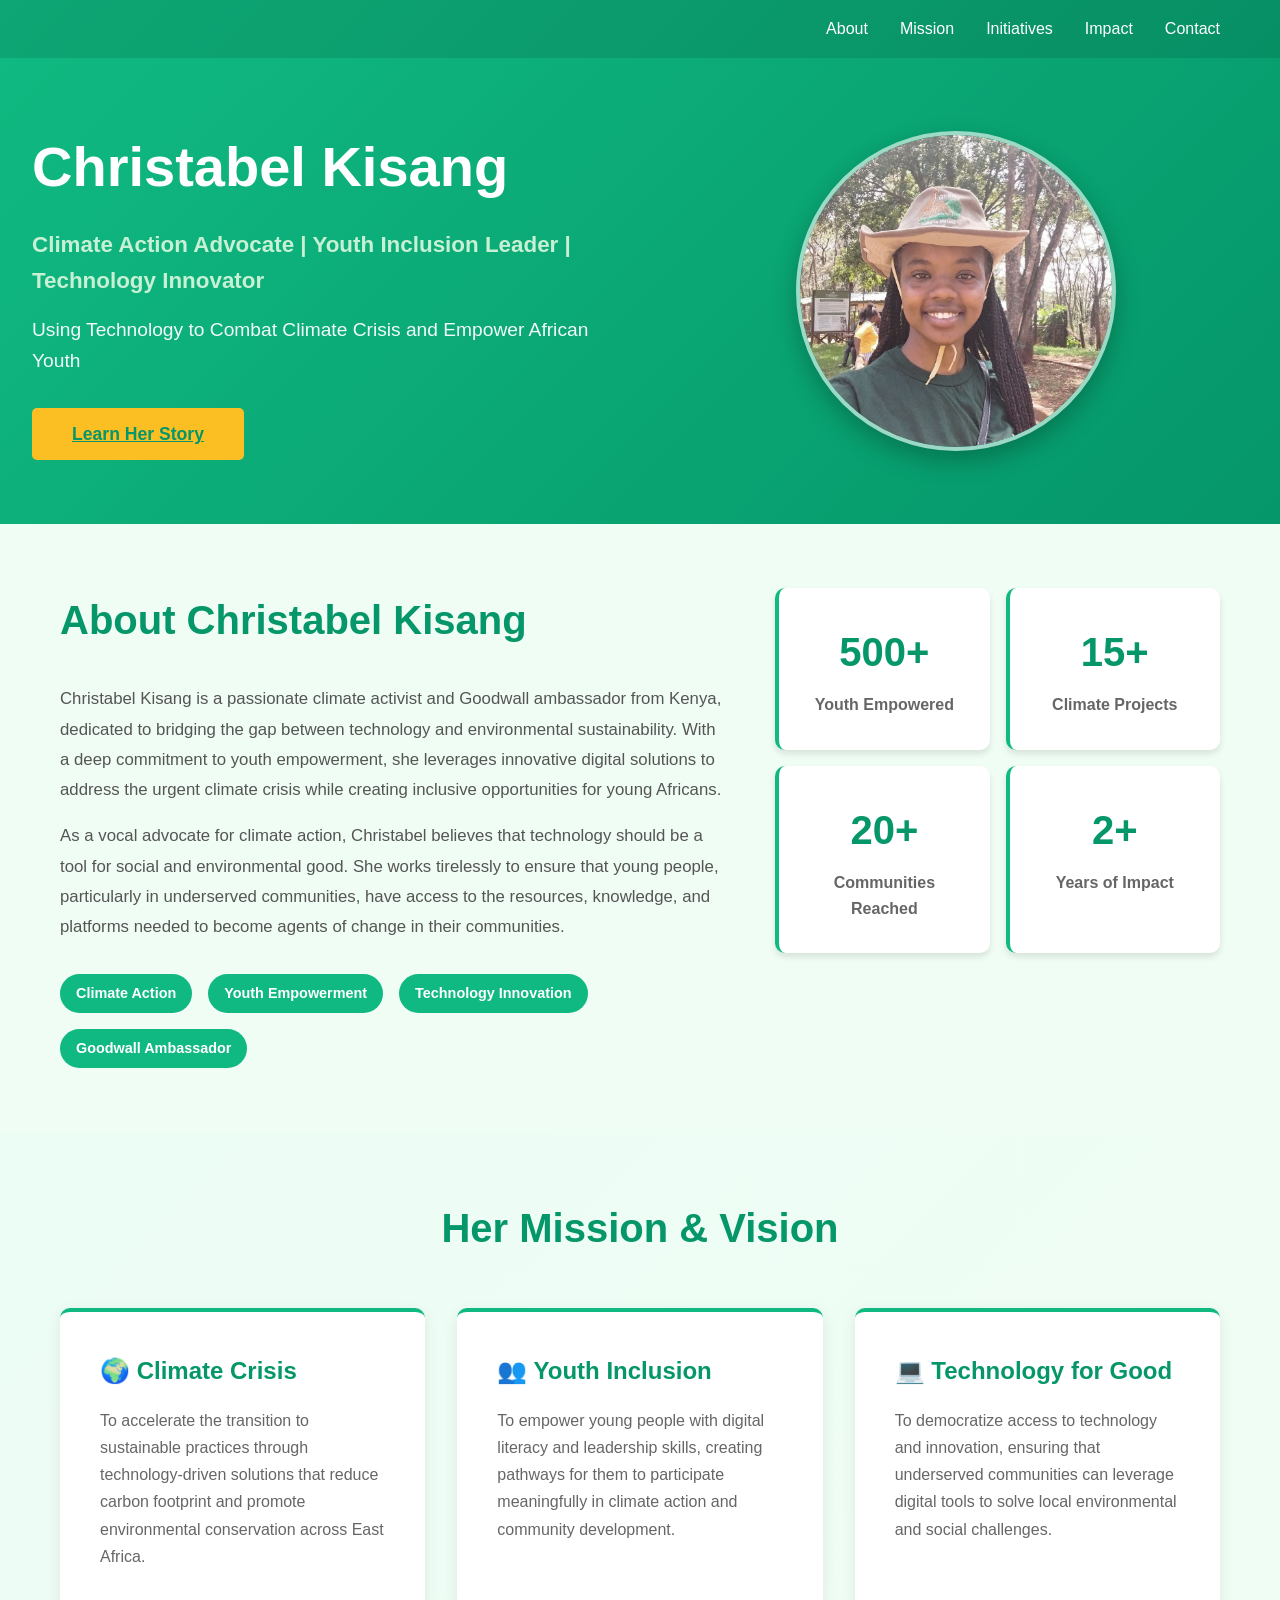
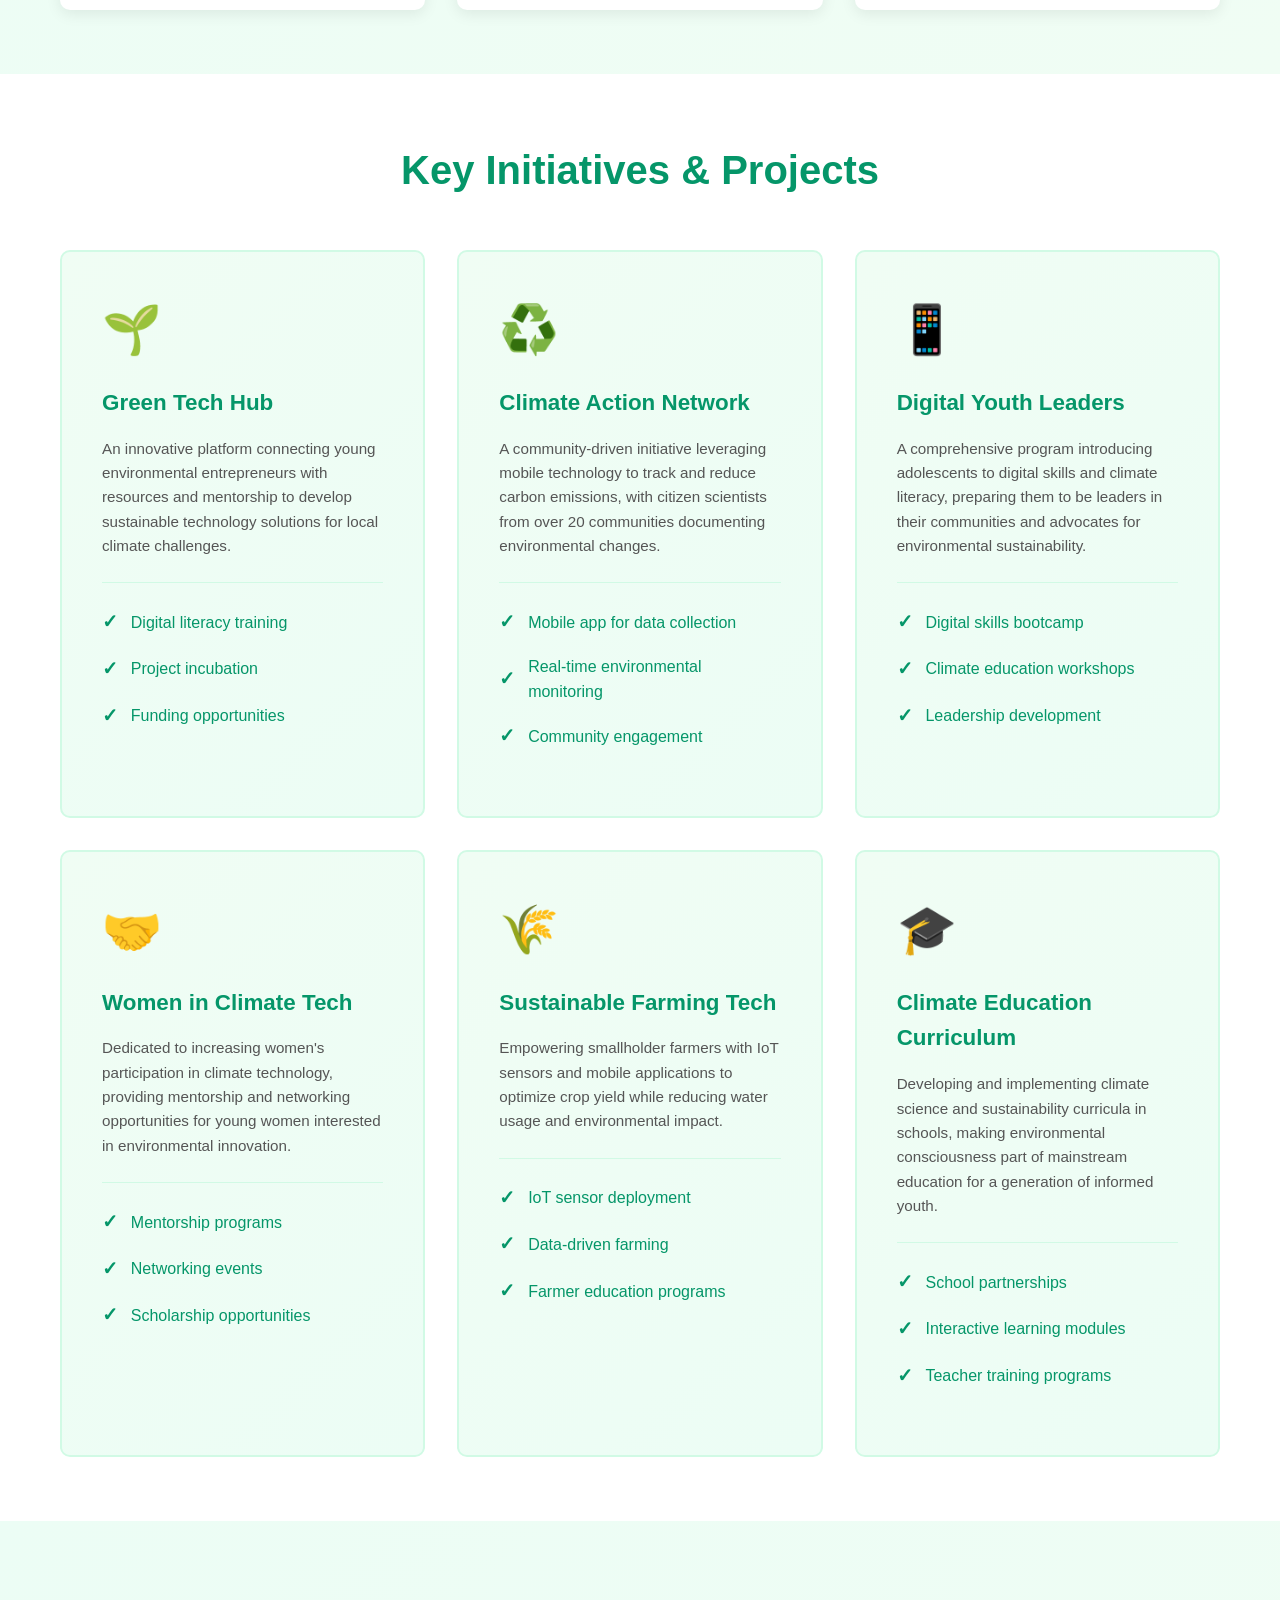
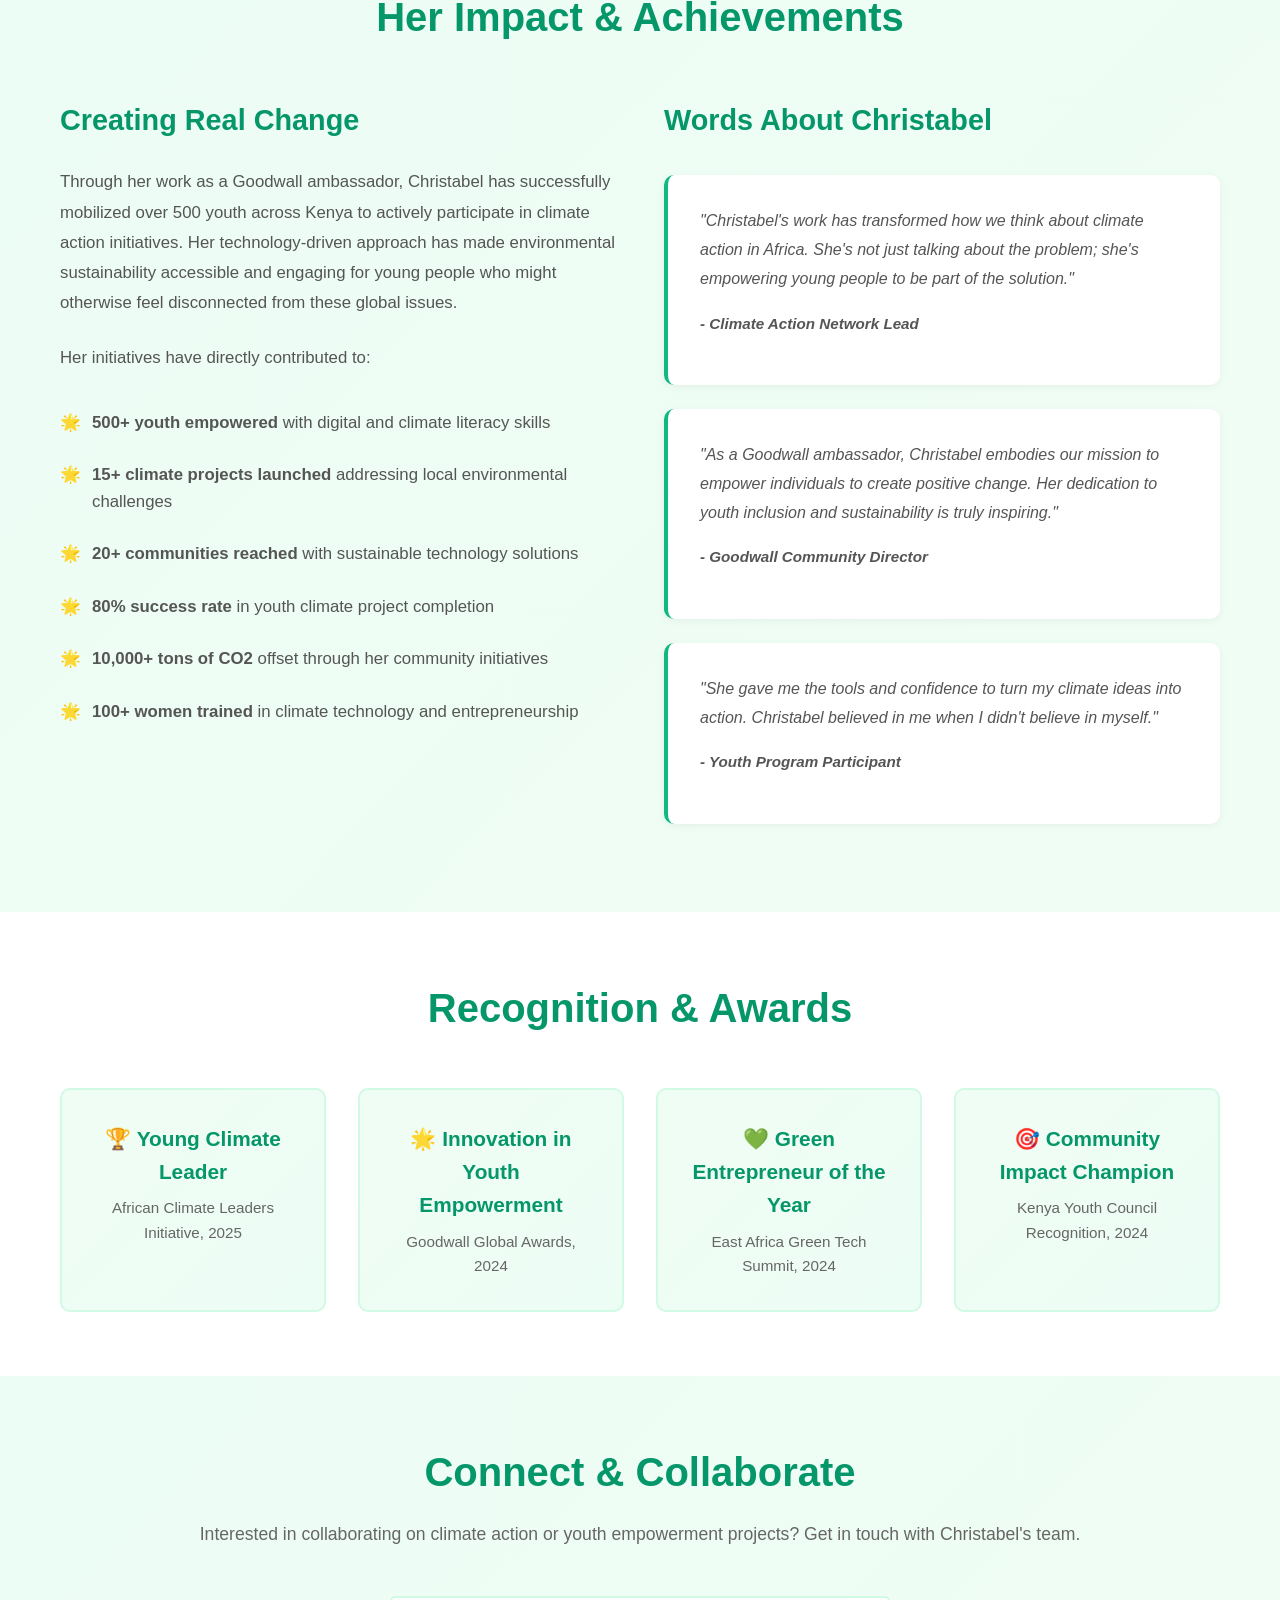
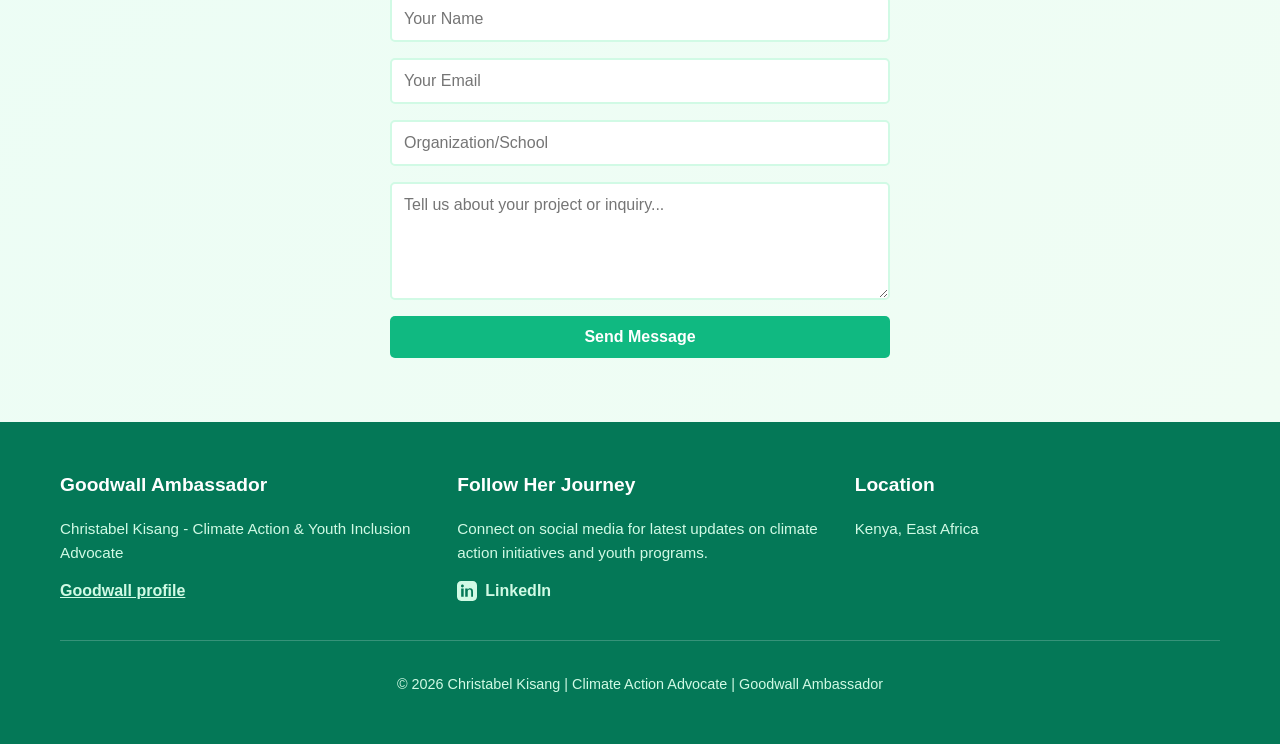
==== commit b45659eb: "Done" ====
--- a/Profile/christabel-kisang.html
+++ b/Profile/christabel-kisang.html
@@ -26,7 +26,9 @@
                 <h2>Christabel Kisang</h2>
                 <p class="tagline">Climate Action Advocate | Youth Inclusion Leader | Technology Innovator</p>
                 <p class="subtitle">Using Technology to Combat Climate Crisis and Empower African Youth</p>
-                <button class="cta-button">Learn Her Story</button>
+                <!-- ...existing code... -->
+<a href="https://linktr.ee/kristabelkenya" class="cta-button" target="_blank" rel="noopener noreferrer">Learn Her Story</a>
+<!-- ...existing code... -->
             </div>
             <div class="hero-image">
                 <img src="Profile.jpg" alt="Christabel Kisang" class="profile-headshot" />
